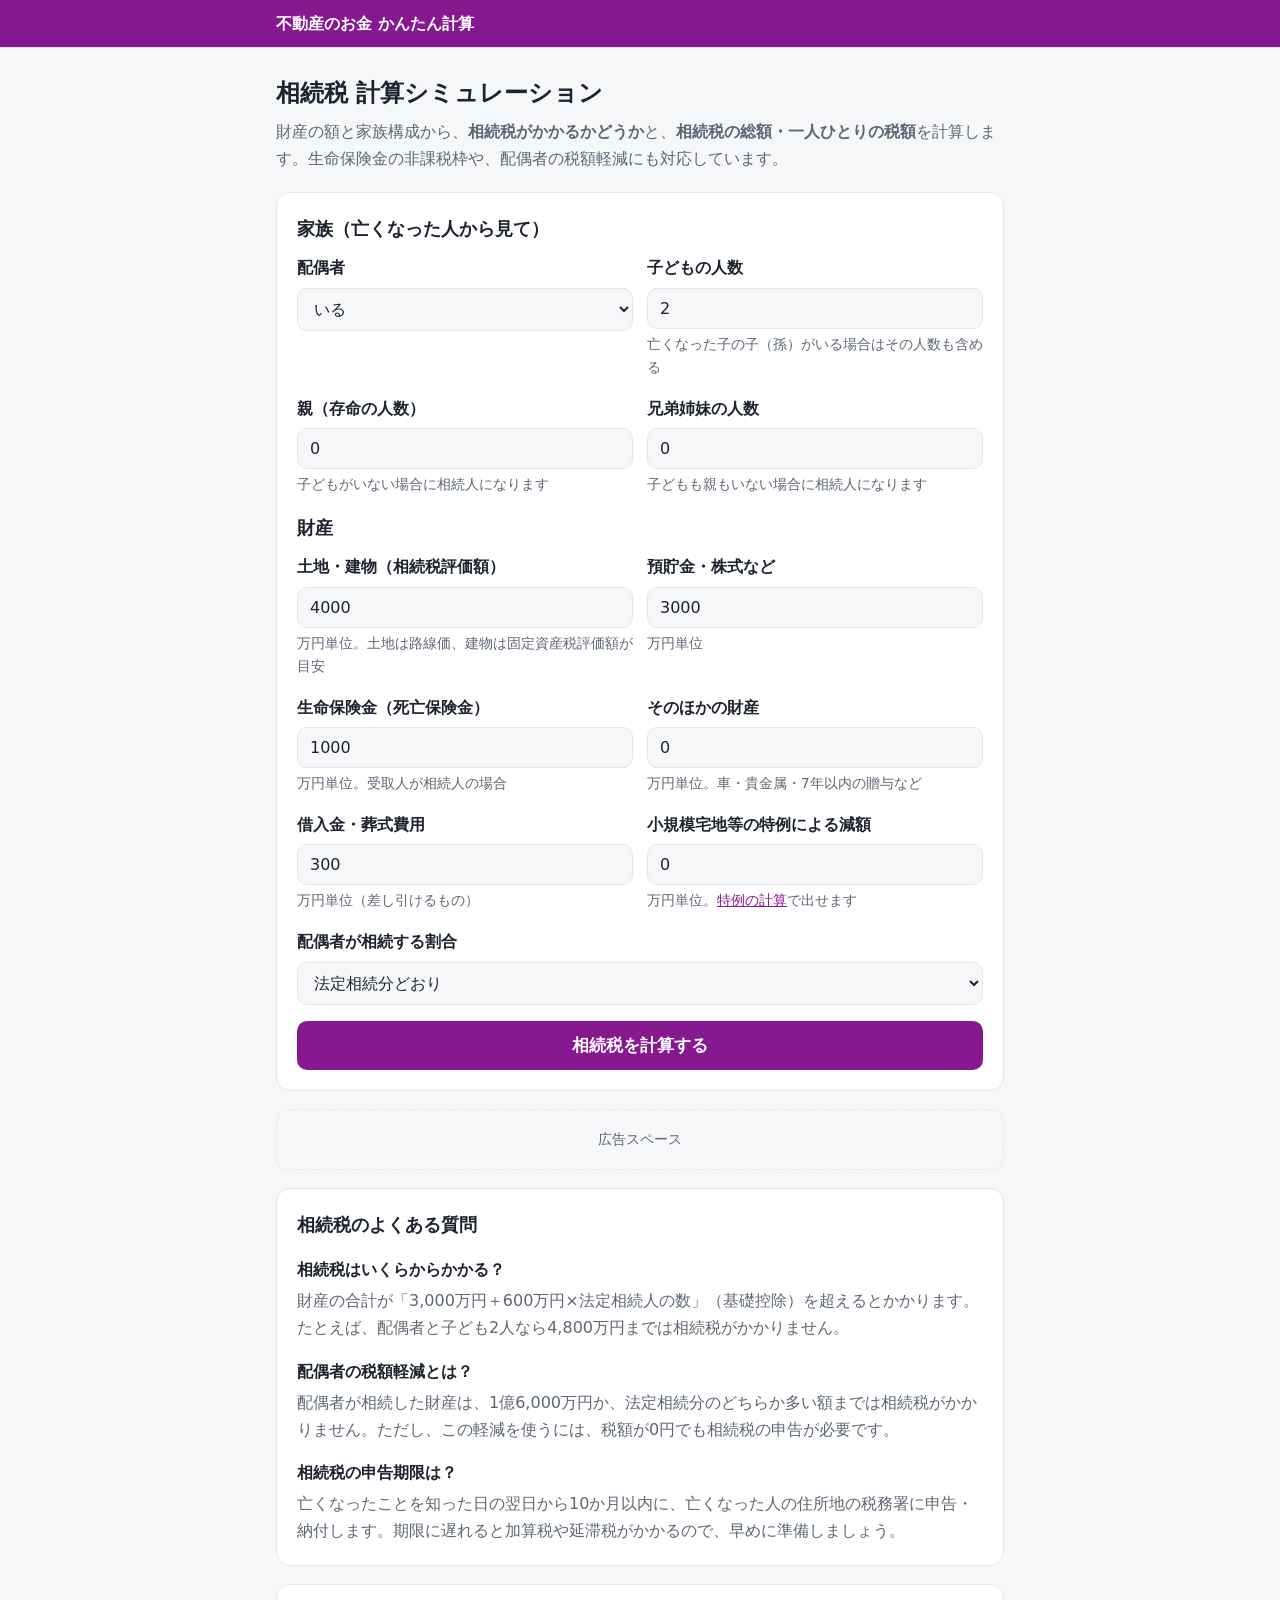
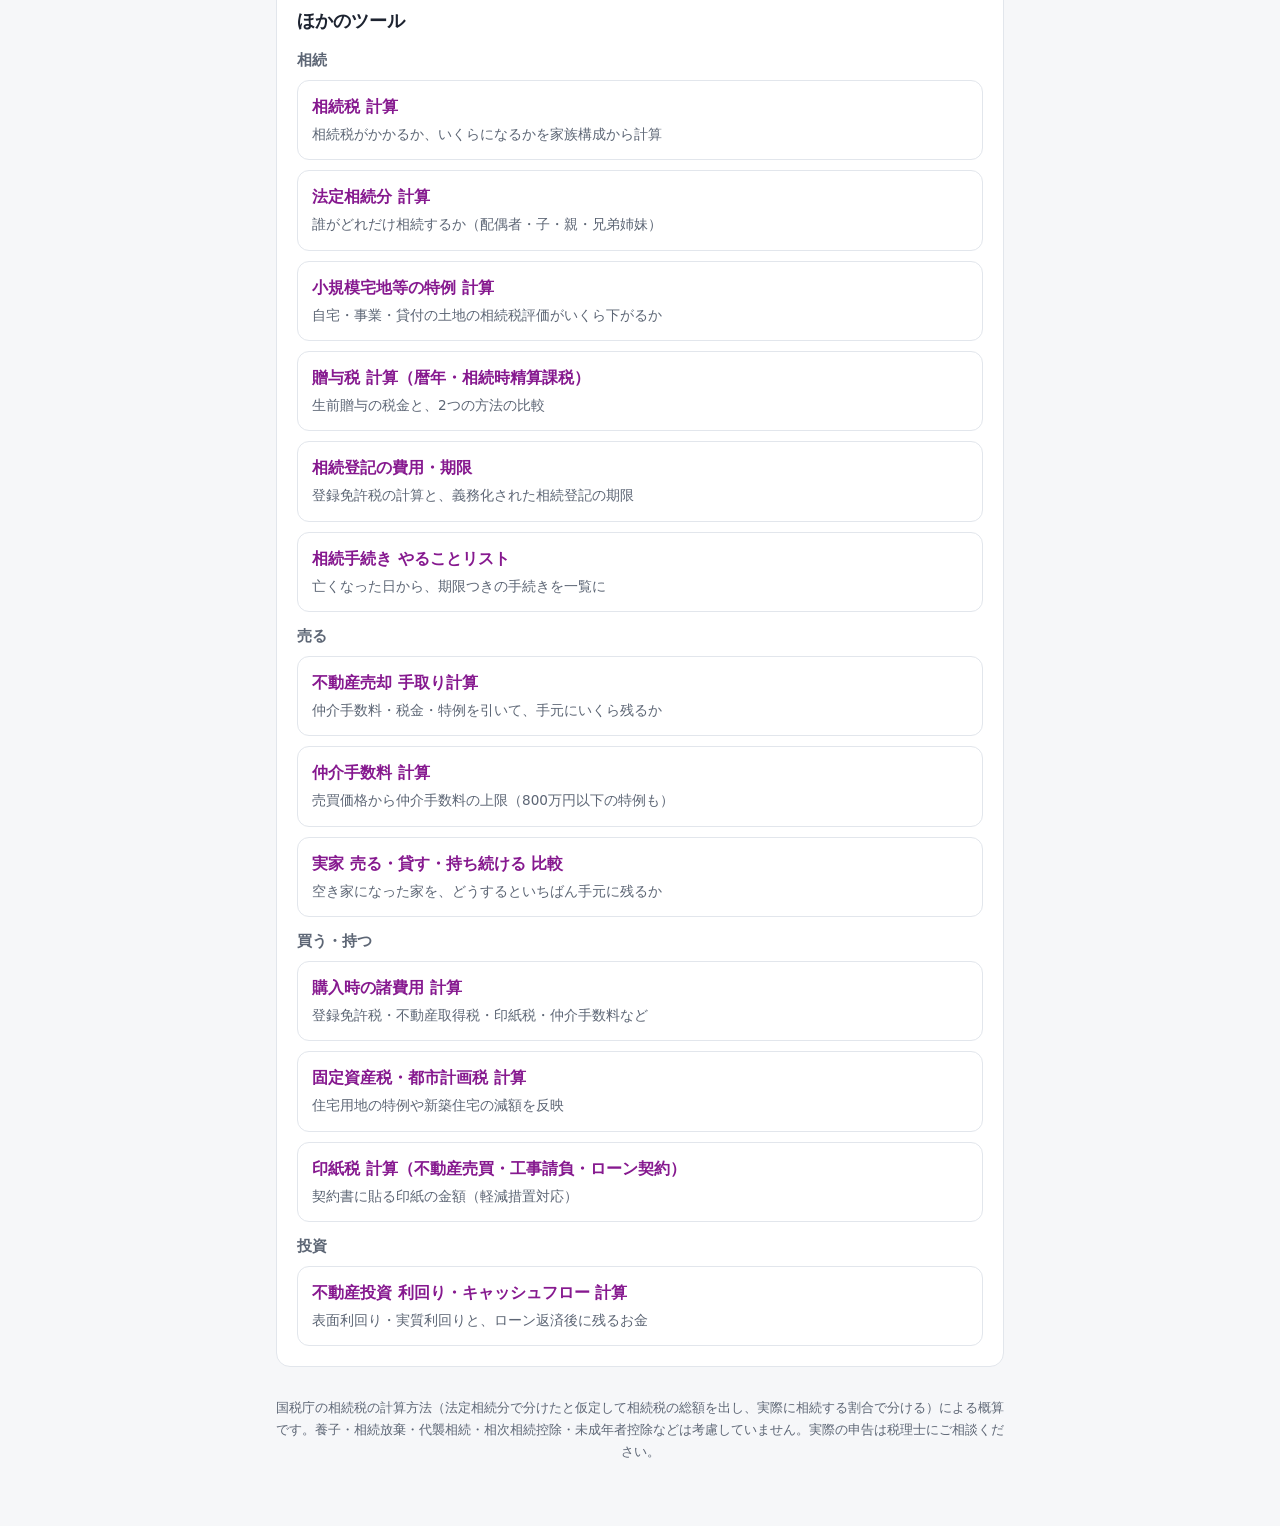
==== index.html @ c1d5d30f "不動産のお金 かんたん計算を公開（13ツール） Co-Authored-By: Claude Opus 5.5 <noreply@anthropic.com>" ====
<!doctype html>
<html lang="ja">
<head>
<meta charset="utf-8">
<meta name="viewport" content="width=device-width, initial-scale=1">
<title>相続税 計算シミュレーション｜かかる？いくら？家族構成と財産から自動計算（基礎控除・配偶者の軽減）</title>
<meta name="description" content="財産の額と家族構成を入れるだけで、相続税がかかるかどうか（基礎控除3,000万円＋600万円×法定相続人）と、相続税の総額・一人ひとりの税額を計算。生命保険金の非課税枠、配偶者の税額軽減、2割加算にも対応した無料シミュレーションです。">
<link rel="canonical" href="https://harryquad.github.io/fudosan/">
<link rel="stylesheet" href="assets/style.css">
</head>
<body>
<header class="site-header"><div><a href="/fudosan/">不動産のお金 かんたん計算</a></div></header>
<div class="wrap">
  <h1>相続税 計算シミュレーション</h1>
  <p class="lead">財産の額と家族構成から、<strong>相続税がかかるかどうか</strong>と、<strong>相続税の総額・一人ひとりの税額</strong>を計算します。生命保険金の非課税枠や、配偶者の税額軽減にも対応しています。</p>

  <div class="card">
    <h2>家族（亡くなった人から見て）</h2>
    <div class="row">
      <div class="field"><label for="spouse">配偶者</label><select id="spouse"><option value="1">いる</option><option value="0">いない</option></select></div>
      <div class="field"><label for="children">子どもの人数</label><input type="number" id="children" min="0" max="10" value="2"><div class="hint">亡くなった子の子（孫）がいる場合はその人数も含める</div></div>
    </div>
    <div class="row">
      <div class="field"><label for="parents">親（存命の人数）</label><input type="number" id="parents" min="0" max="2" value="0"><div class="hint">子どもがいない場合に相続人になります</div></div>
      <div class="field"><label for="siblings">兄弟姉妹の人数</label><input type="number" id="siblings" min="0" max="10" value="0"><div class="hint">子どもも親もいない場合に相続人になります</div></div>
    </div>
    <h2>財産</h2>
    <div class="row">
      <div class="field"><label for="land">土地・建物（相続税評価額）</label><input type="number" id="land" min="0" value="4000"><div class="hint">万円単位。土地は路線価、建物は固定資産税評価額が目安</div></div>
      <div class="field"><label for="cash">預貯金・株式など</label><input type="number" id="cash" min="0" value="3000"><div class="hint">万円単位</div></div>
    </div>
    <div class="row">
      <div class="field"><label for="ins">生命保険金（死亡保険金）</label><input type="number" id="ins" min="0" value="1000"><div class="hint">万円単位。受取人が相続人の場合</div></div>
      <div class="field"><label for="other">そのほかの財産</label><input type="number" id="other" min="0" value="0"><div class="hint">万円単位。車・貴金属・7年以内の贈与など</div></div>
    </div>
    <div class="row">
      <div class="field"><label for="debt">借入金・葬式費用</label><input type="number" id="debt" min="0" value="300"><div class="hint">万円単位（差し引けるもの）</div></div>
      <div class="field"><label for="shokibo">小規模宅地等の特例による減額</label><input type="number" id="shokibo" min="0" value="0"><div class="hint">万円単位。<a href="/fudosan/shokibo/">特例の計算</a>で出せます</div></div>
    </div>
    <div class="field"><label for="sRate">配偶者が相続する割合</label>
      <select id="sRate"><option value="legal">法定相続分どおり</option><option value="0">相続しない（0%）</option><option value="0.25">25%</option><option value="0.75">75%</option><option value="1">すべて（100%）</option></select></div>
    <button id="calc">相続税を計算する</button>
  </div>

  <div class="card" id="result" hidden></div>

  <div class="ad">広告スペース</div>

  <div class="card faq">
    <h2>相続税のよくある質問</h2>
    <h3>相続税はいくらからかかる？</h3>
    <p>財産の合計が「3,000万円＋600万円×法定相続人の数」（基礎控除）を超えるとかかります。たとえば、配偶者と子ども2人なら4,800万円までは相続税がかかりません。</p>
    <h3>配偶者の税額軽減とは？</h3>
    <p>配偶者が相続した財産は、1億6,000万円か、法定相続分のどちらか多い額までは相続税がかかりません。ただし、この軽減を使うには、税額が0円でも相続税の申告が必要です。</p>
    <h3>相続税の申告期限は？</h3>
    <p>亡くなったことを知った日の翌日から10か月以内に、亡くなった人の住所地の税務署に申告・納付します。期限に遅れると加算税や延滞税がかかるので、早めに準備しましょう。</p>
  </div>

  <div class="card" id="related"></div>

  <footer>国税庁の相続税の計算方法（法定相続分で分けたと仮定して相続税の総額を出し、実際に相続する割合で分ける）による概算です。養子・相続放棄・代襲相続・相次相続控除・未成年者控除などは考慮していません。実際の申告は税理士にご相談ください。</footer>
</div>

<script src="assets/site.js"></script>
<script>
const $ = id => document.getElementById(id);
function calc() {
  const out = $("result");
  out.hidden = false;
  const fam = { spouse: $("spouse").value === "1", children: Math.floor(num("children")), parents: Math.floor(num("parents")), siblings: Math.floor(num("siblings")) };
  const hs = heirs(fam);
  if (!hs.length) { out.innerHTML = '<p class="err">法定相続人がいない計算になります。家族構成を確認してください。</p>'; return; }
  const n = hs.length;
  const base = 30000000 + 6000000 * n;
  const ins = num("ins") * MAN, insFree = Math.min(ins, 5000000 * n);
  const total = Math.max(0, (num("land") - num("shokibo") + num("cash") + num("other") - num("debt")) * MAN + ins - insFree);
  const taxable = floor1000(total - base);
  // 法定相続分で分けたとして相続税の総額を出す
  const sum = hs.reduce((s, h) => s + sozokuTax(floor1000(taxable * h.share)), 0);
  const souzei = floor100(sum);
  // 実際の取得割合
  const sp = hs.find(h => h.who === "配偶者");
  const sRateSel = $("sRate").value;
  const sRate = sp ? (sRateSel === "legal" ? sp.share : Number(sRateSel)) : 0;
  const others = hs.filter(h => h !== sp), otherShare = others.reduce((s, h) => s + h.share, 0);
  const rows = hs.map(h => {
    const ratio = h === sp ? sRate : otherShare ? (1 - sRate) * h.share / otherShare : 0;
    let tax = souzei * ratio;
    if (h.add20) tax *= 1.2;
    let reduce = 0;
    if (h === sp && total > 0) reduce = souzei * Math.min(total * ratio, Math.max(160000000, total * h.share)) / total;
    return { ...h, ratio, get: total * ratio, tax: floor100(Math.max(0, tax - reduce)), reduce };
  });
  const pay = rows.reduce((s, r) => s + r.tax, 0);

  out.innerHTML = `
    <div class="big">
      <div class="stat ${pay ? "warn" : "good"}"><div class="k">納める相続税の合計</div><div class="v">${pay ? man(pay) : "0円"}</div></div>
      <div class="stat"><div class="k">基礎控除（${n}人）</div><div class="v">${man(base)}</div></div>
      <div class="stat"><div class="k">課税の対象になる財産</div><div class="v">${man(total)}</div></div>
    </div>
    ${taxable <= 0 ? `<p class="note">財産の合計が基礎控除以下なので、<strong>相続税はかかりません</strong>。${num("shokibo") ? "ただし、小規模宅地等の特例を使ってこの結果になる場合は、相続税の申告が必要です。" : "原則として申告も不要です。"}</p>` : ""}
    <table class="info">
      <tr><td>生命保険金の非課税枠（500万円×${n}人）</td><td class="num">${man(insFree)}</td></tr>
      <tr><td>基礎控除を引いた後の金額（課税遺産総額）</td><td class="num">${man(Math.max(0, taxable))}</td></tr>
      <tr><td>相続税の総額</td><td class="num">${man(souzei)}</td></tr>
    </table>
    ${taxable > 0 ? `<h2 style="margin-top:14px">一人ひとりの税額</h2>
    <div style="overflow-x:auto"><table class="info"><tr><th>相続人</th><th class="num">法定相続分</th><th class="num">相続する額</th><th class="num">納める税額</th></tr>
      ${rows.map(r => `<tr><td>${r.who}${r.add20 ? "（2割加算）" : ""}${r.reduce ? "<br><small style=\"color:var(--muted)\">配偶者の税額軽減あり</small>" : ""}</td><td class="num">${frac(r.share)}</td><td class="num">${man(r.get)}</td><td class="num">${r.tax ? man(r.tax) : "0円"}</td></tr>`).join("")}
    </table></div>` : ""}
    <p class="note">相続税の申告期限は、亡くなった日の翌日から<strong>10か月以内</strong>です。不動産が多い場合は、評価のしかた（路線価・小規模宅地等の特例）で税額が大きく変わるので、相続に強い税理士に相談するのがおすすめです。</p>
    <p class="note">相続した不動産を売ることを考えているなら → <a href="/fudosan/baikyaku/">不動産売却 手取り計算</a></p>`;
  out.scrollIntoView({ behavior: "smooth", block: "start" });
}
$("calc").addEventListener("click", calc);
</script>
</body>
</html>
---- assets/style.css ----
:root{
  --bg:#f6f7f9;--card:#fff;--text:#1d2330;--muted:#5d6675;--line:#e2e6ec;
  --accent:#86198f;--accent-soft:#fbeefc;--on-accent:#fff;--good:#16a34a;--good-soft:#dcfce7;
  --warn:#ea580c;--warn-soft:#ffedd5;--off:#9aa3b2;--err:#dc2626;
}
@media (prefers-color-scheme: dark){
  :root{
    --bg:#0f1218;--card:#181c24;--text:#e7eaf0;--muted:#9aa3b2;--line:#2a303c;
    --accent:#f0abfc;--accent-soft:#2f1631;--on-accent:#2a062d;--good:#4ade80;--good-soft:#12301f;
    --warn:#fb923c;--warn-soft:#3a2413;--off:#5d6675;--err:#f87171;
  }
}
*{box-sizing:border-box}
body{margin:0;background:var(--bg);color:var(--text);font-family:system-ui,-apple-system,"Hiragino Sans","Yu Gothic UI",sans-serif;line-height:1.7}
a{color:var(--accent)}
.site-header{background:var(--accent);border-bottom:1px solid var(--line)}
.site-header div{max-width:760px;margin:0 auto;padding:10px 16px}
.site-header a{font-weight:700;text-decoration:none;color:var(--on-accent)}
.wrap{max-width:760px;margin:0 auto;padding:24px 16px 64px}
h1{font-size:1.5rem;margin:.2em 0 .3em;line-height:1.4}
h2{font-size:1.15rem;margin:0 0 10px}
.lead{color:var(--muted);margin:0 0 20px}
.card{background:var(--card);border:1px solid var(--line);border-radius:14px;padding:20px;margin-bottom:18px}
label{display:block;font-weight:600;margin-bottom:6px}
.field{margin-bottom:16px}
input[type=date],input[type=number],input[type=text],select,textarea{width:100%;padding:10px 12px;font-size:1rem;border:1px solid var(--line);border-radius:10px;background:var(--bg);color:var(--text);font-family:inherit}
.row{display:grid;grid-template-columns:1fr 1fr;gap:14px}
@media (max-width:520px){.row{grid-template-columns:1fr}}
.checks{display:flex;flex-wrap:wrap;gap:8px 18px}
.checks label{font-weight:400;display:flex;align-items:center;gap:6px;margin:0}
.hint{font-size:.85rem;color:var(--muted);margin-top:4px}
button{width:100%;padding:13px;font-size:1.05rem;font-weight:700;border:0;border-radius:10px;background:var(--accent);color:var(--on-accent);cursor:pointer;font-family:inherit}
button:hover{filter:brightness(1.08)}
button.sub{background:var(--accent-soft);color:var(--accent)}
.big{display:grid;grid-template-columns:repeat(3,1fr);gap:10px;margin-bottom:14px}
@media (max-width:520px){.big{grid-template-columns:1fr}}
.stat{border-radius:12px;padding:14px;background:var(--bg)}
.stat .k{font-size:.8rem;color:var(--muted)}
.stat .v{font-size:1.25rem;font-weight:700}
.stat.warn .v{color:var(--warn)} .stat.good .v{color:var(--good)}
.err{color:var(--err);font-weight:600}
table.info{width:100%;border-collapse:collapse;font-size:.95rem}
table.info td,table.info th{padding:8px 4px;border-bottom:1px solid var(--line);vertical-align:top;text-align:left}
table.info th{color:var(--muted);font-weight:500;font-size:.85rem}
table.info td:first-child{color:var(--muted)}
table.info td.num,table.info th.num{text-align:right;font-variant-numeric:tabular-nums}
.note{font-size:.85rem;color:var(--muted);background:var(--bg);border-radius:10px;padding:10px 12px;margin-top:12px}
.ad{border:1px dashed var(--line);border-radius:12px;padding:18px;text-align:center;color:var(--muted);font-size:.85rem;margin-bottom:18px}
.faq h3{font-size:1rem;margin:16px 0 4px}
.faq p{margin:0;color:var(--muted)}
.tools{list-style:none;margin:0;padding:0;display:grid;gap:10px}
.tools a{display:block;padding:12px 14px;border:1px solid var(--line);border-radius:12px;text-decoration:none;color:var(--text);background:var(--card)}
.tools a:hover{border-color:var(--accent)}
.tools b{display:block;color:var(--accent)}
.tools span{font-size:.85rem;color:var(--muted)}
footer{font-size:.8rem;color:var(--muted);text-align:center;margin-top:30px}
.verdict{font-size:1.2rem;font-weight:700;margin:0 0 10px}
.verdict.ok{color:var(--good)} .verdict.ng{color:var(--warn)}
.q{padding:12px 0;border-bottom:1px solid var(--line)}
.q .t{font-weight:600;margin-bottom:6px}
.it{display:grid;grid-template-columns:1.3fr 1fr 1fr 1fr 36px;gap:8px;align-items:end;padding:8px 0;border-bottom:1px solid var(--line)}
.it label{font-size:.78rem;font-weight:500;color:var(--muted);margin-bottom:2px}
.it input,.it select{padding:8px}
.it .rm{width:auto;padding:6px 10px;font-size:.8rem;font-weight:500;background:var(--bg);color:var(--muted);border:1px solid var(--line)}
@media (max-width:560px){.it{grid-template-columns:1fr 1fr}.it .nm{grid-column:1/3}}
.btns{display:grid;grid-template-columns:1fr 1fr;gap:10px;margin-top:12px}
tr.best td{background:var(--good-soft);font-weight:700}
.chart svg{width:100%;height:auto;display:block}
.chart .axis{stroke:var(--line)}.chart .lbl{fill:var(--muted);font-size:11px}
.chart .a1{fill:var(--accent);opacity:.35}.chart .a2{fill:var(--good);opacity:.55}
.legend{display:flex;gap:16px;font-size:.8rem;color:var(--muted);margin-top:6px;flex-wrap:wrap}
.legend span::before{content:"";display:inline-block;width:12px;height:12px;border-radius:3px;margin-right:5px;vertical-align:-1px}
.legend .l1::before{background:var(--accent);opacity:.35}.legend .l2::before{background:var(--good);opacity:.55}
.help{border:1px solid var(--line);border-left:4px solid var(--accent);border-radius:10px;padding:12px 14px;margin-top:14px;font-size:.92rem}
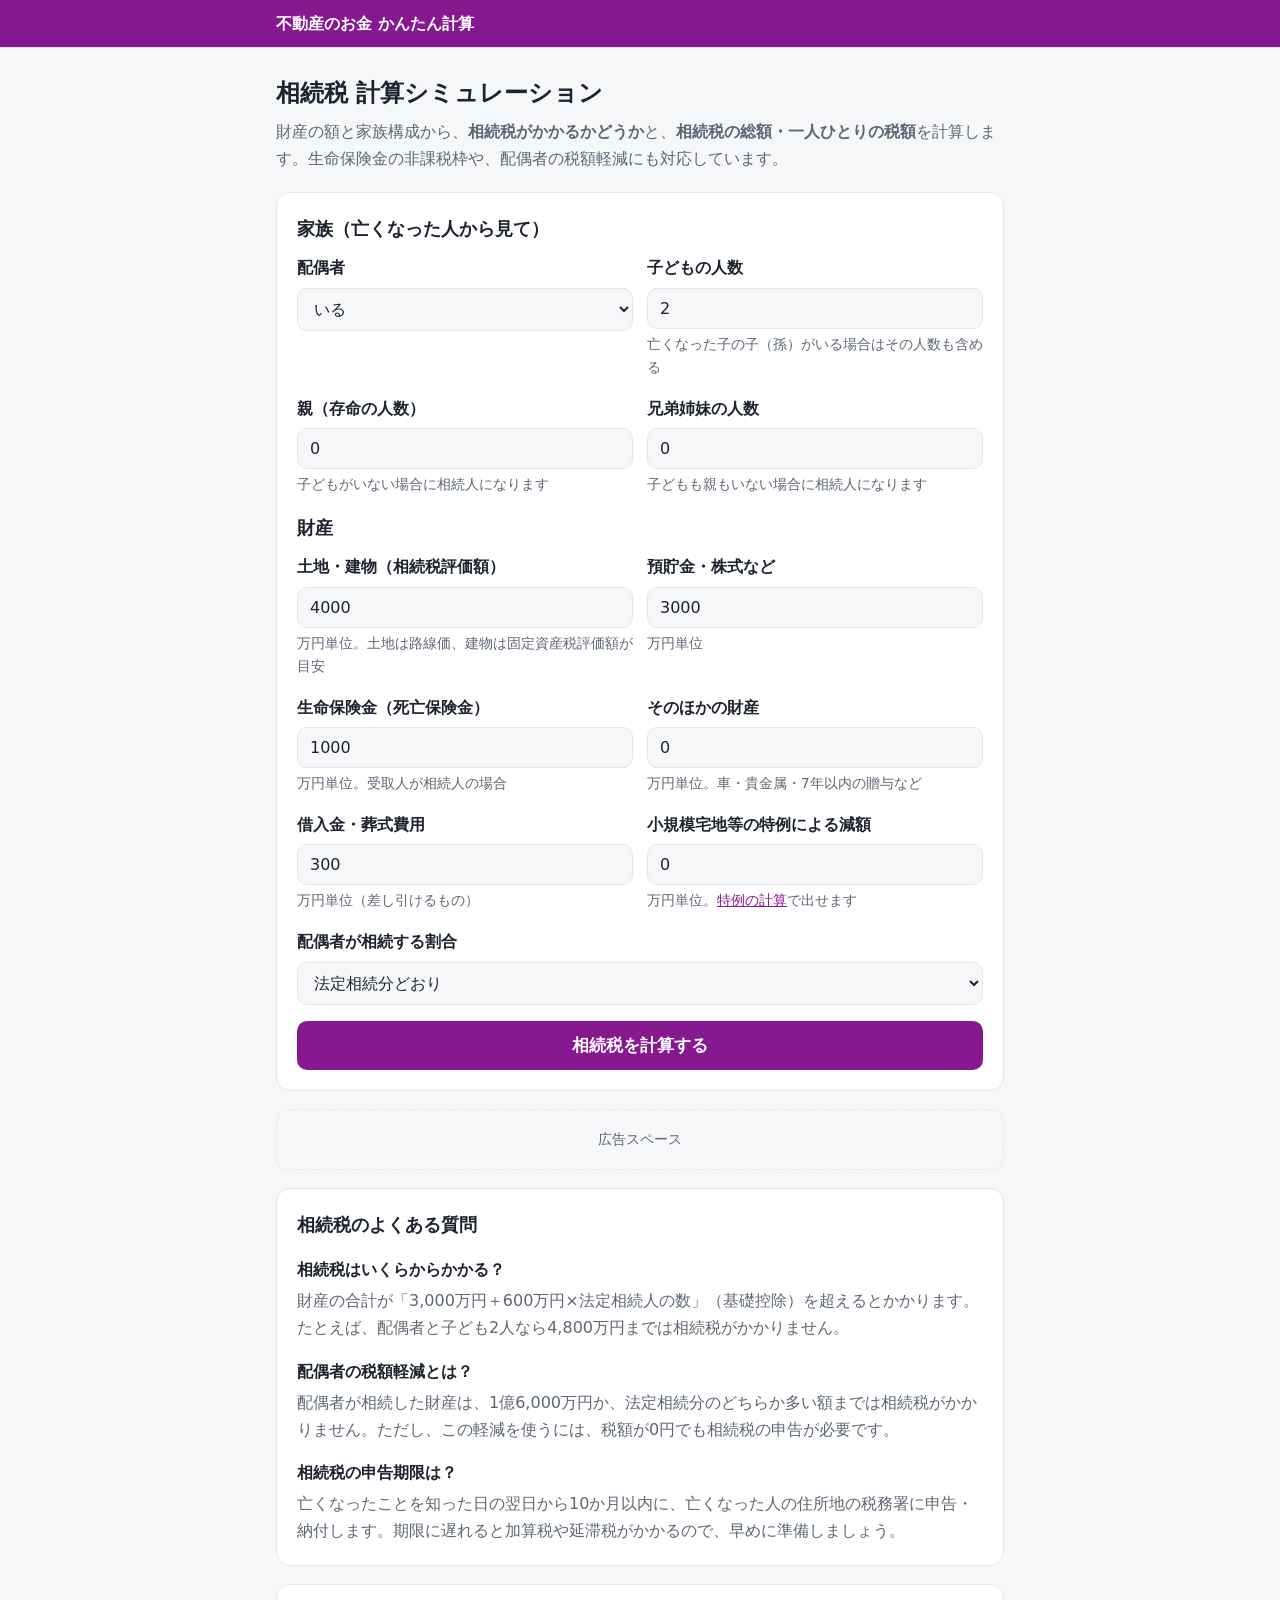
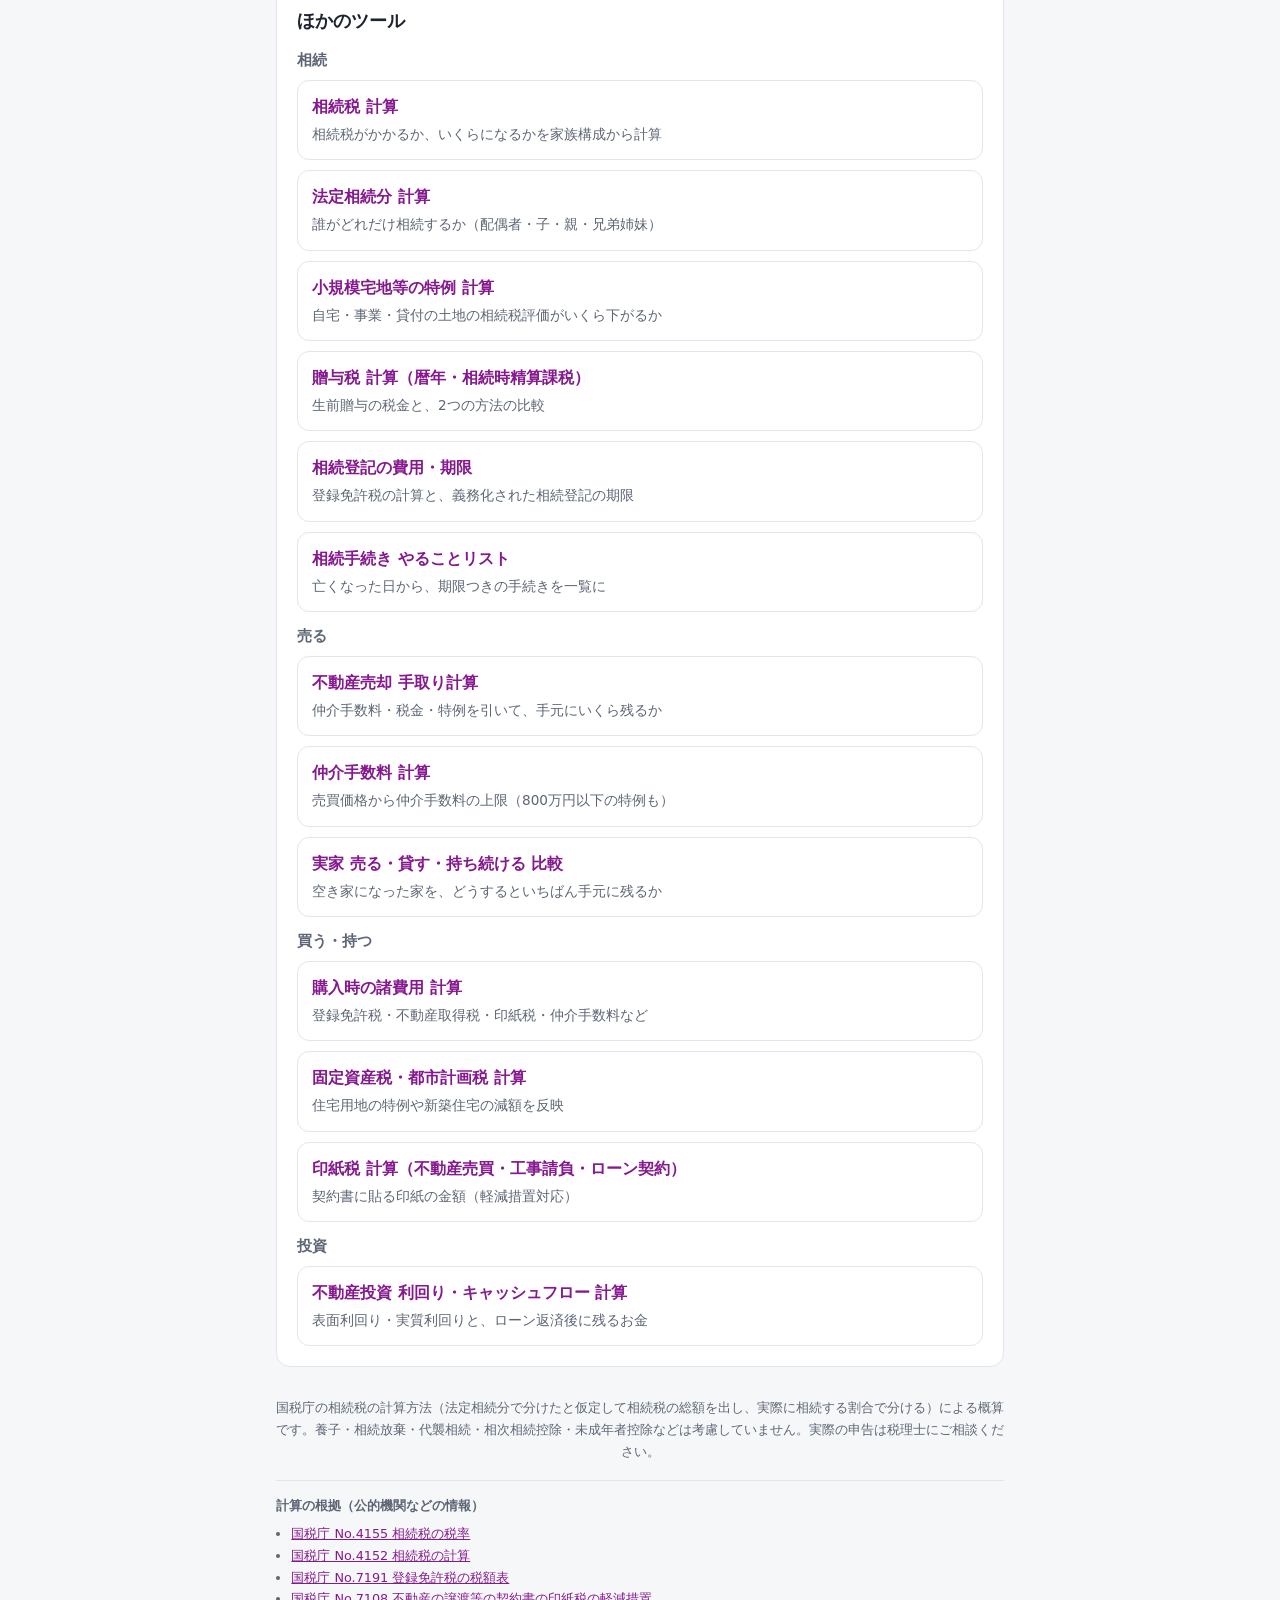
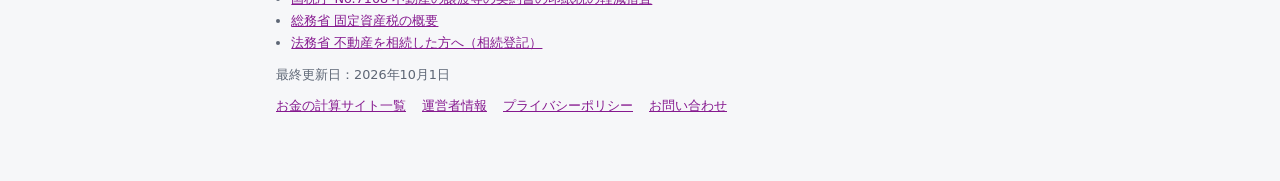
==== commit de6a4fbd: "運営者情報・プライバシーポリシー・お問い合わせ・サイト一覧へのリンク、計算の根拠、最終更新日、OGP、アイコンを追加 Co-Authored-By: Claude Opus 5.5 <noreply@" ====
--- a/index.html
+++ b/index.html
@@ -6,6 +6,17 @@
 <title>相続税 計算シミュレーション｜かかる？いくら？家族構成と財産から自動計算（基礎控除・配偶者の軽減）</title>
 <meta name="description" content="財産の額と家族構成を入れるだけで、相続税がかかるかどうか（基礎控除3,000万円＋600万円×法定相続人）と、相続税の総額・一人ひとりの税額を計算。生命保険金の非課税枠、配偶者の税額軽減、2割加算にも対応した無料シミュレーションです。">
 <link rel="canonical" href="https://harryquad.github.io/fudosan/">
+<!--sw-head-->
+<meta property="og:type" content="website">
+<meta property="og:site_name" content="不動産のお金 かんたん計算">
+<meta property="og:title" content="相続税 計算シミュレーション｜かかる？いくら？家族構成と財産から自動計算（基礎控除・配偶者の軽減）">
+<meta property="og:description" content="財産の額と家族構成を入れるだけで、相続税がかかるかどうか（基礎控除3,000万円＋600万円×法定相続人）と、相続税の総額・一人ひとりの税額を計算。生命保険金の非課税枠、配偶者の税額軽減、2割加算にも対応した無料シミュレーションです。">
+<meta property="og:url" content="https://harryquad.github.io/fudosan/">
+<meta property="og:locale" content="ja_JP">
+<meta name="twitter:card" content="summary">
+<link rel="icon" href="/favicon.ico" sizes="48x48">
+<link rel="icon" href="/favicon.svg" type="image/svg+xml">
+<!--/sw-head-->
 <link rel="stylesheet" href="assets/style.css">
 </head>
 <body>
@@ -59,6 +70,9 @@
   <div class="card" id="related"></div>
 
   <footer>国税庁の相続税の計算方法（法定相続分で分けたと仮定して相続税の総額を出し、実際に相続する割合で分ける）による概算です。養子・相続放棄・代襲相続・相次相続控除・未成年者控除などは考慮していません。実際の申告は税理士にご相談ください。</footer>
+<!--sw-foot-->
+<div style="font-size:.8rem;color:var(--muted);margin-top:18px;border-top:1px solid var(--line);padding-top:14px"><p style="margin:0 0 6px;font-weight:600">計算の根拠（公的機関などの情報）</p><ul style="margin:0 0 10px;padding-left:1.2em"><li><a href="https://www.nta.go.jp/taxes/shiraberu/taxanswer/sozoku/4155.htm" target="_blank" rel="noopener">国税庁 No.4155 相続税の税率</a></li><li><a href="https://www.nta.go.jp/taxes/shiraberu/taxanswer/sozoku/4152.htm" target="_blank" rel="noopener">国税庁 No.4152 相続税の計算</a></li><li><a href="https://www.nta.go.jp/taxes/shiraberu/taxanswer/inshi/7191.htm" target="_blank" rel="noopener">国税庁 No.7191 登録免許税の税額表</a></li><li><a href="https://www.nta.go.jp/taxes/shiraberu/taxanswer/inshi/7108.htm" target="_blank" rel="noopener">国税庁 No.7108 不動産の譲渡等の契約書の印紙税の軽減措置</a></li><li><a href="https://www.soumu.go.jp/main_sosiki/jichi_zeisei/czaisei/czaisei_seido/149767_08.html" target="_blank" rel="noopener">総務省 固定資産税の概要</a></li><li><a href="https://www.moj.go.jp/MINJI/minji05_00435.html" target="_blank" rel="noopener">法務省 不動産を相続した方へ（相続登記）</a></li></ul><p style="margin:0 0 10px">最終更新日：2026年10月1日</p><nav style="display:flex;flex-wrap:wrap;gap:6px 16px"><a href="/sites/">お金の計算サイト一覧</a><a href="/about/">運営者情報</a><a href="/privacy/">プライバシーポリシー</a><a href="/contact/">お問い合わせ</a></nav></div>
+<!--/sw-foot-->
 </div>
 
 <script src="assets/site.js"></script>
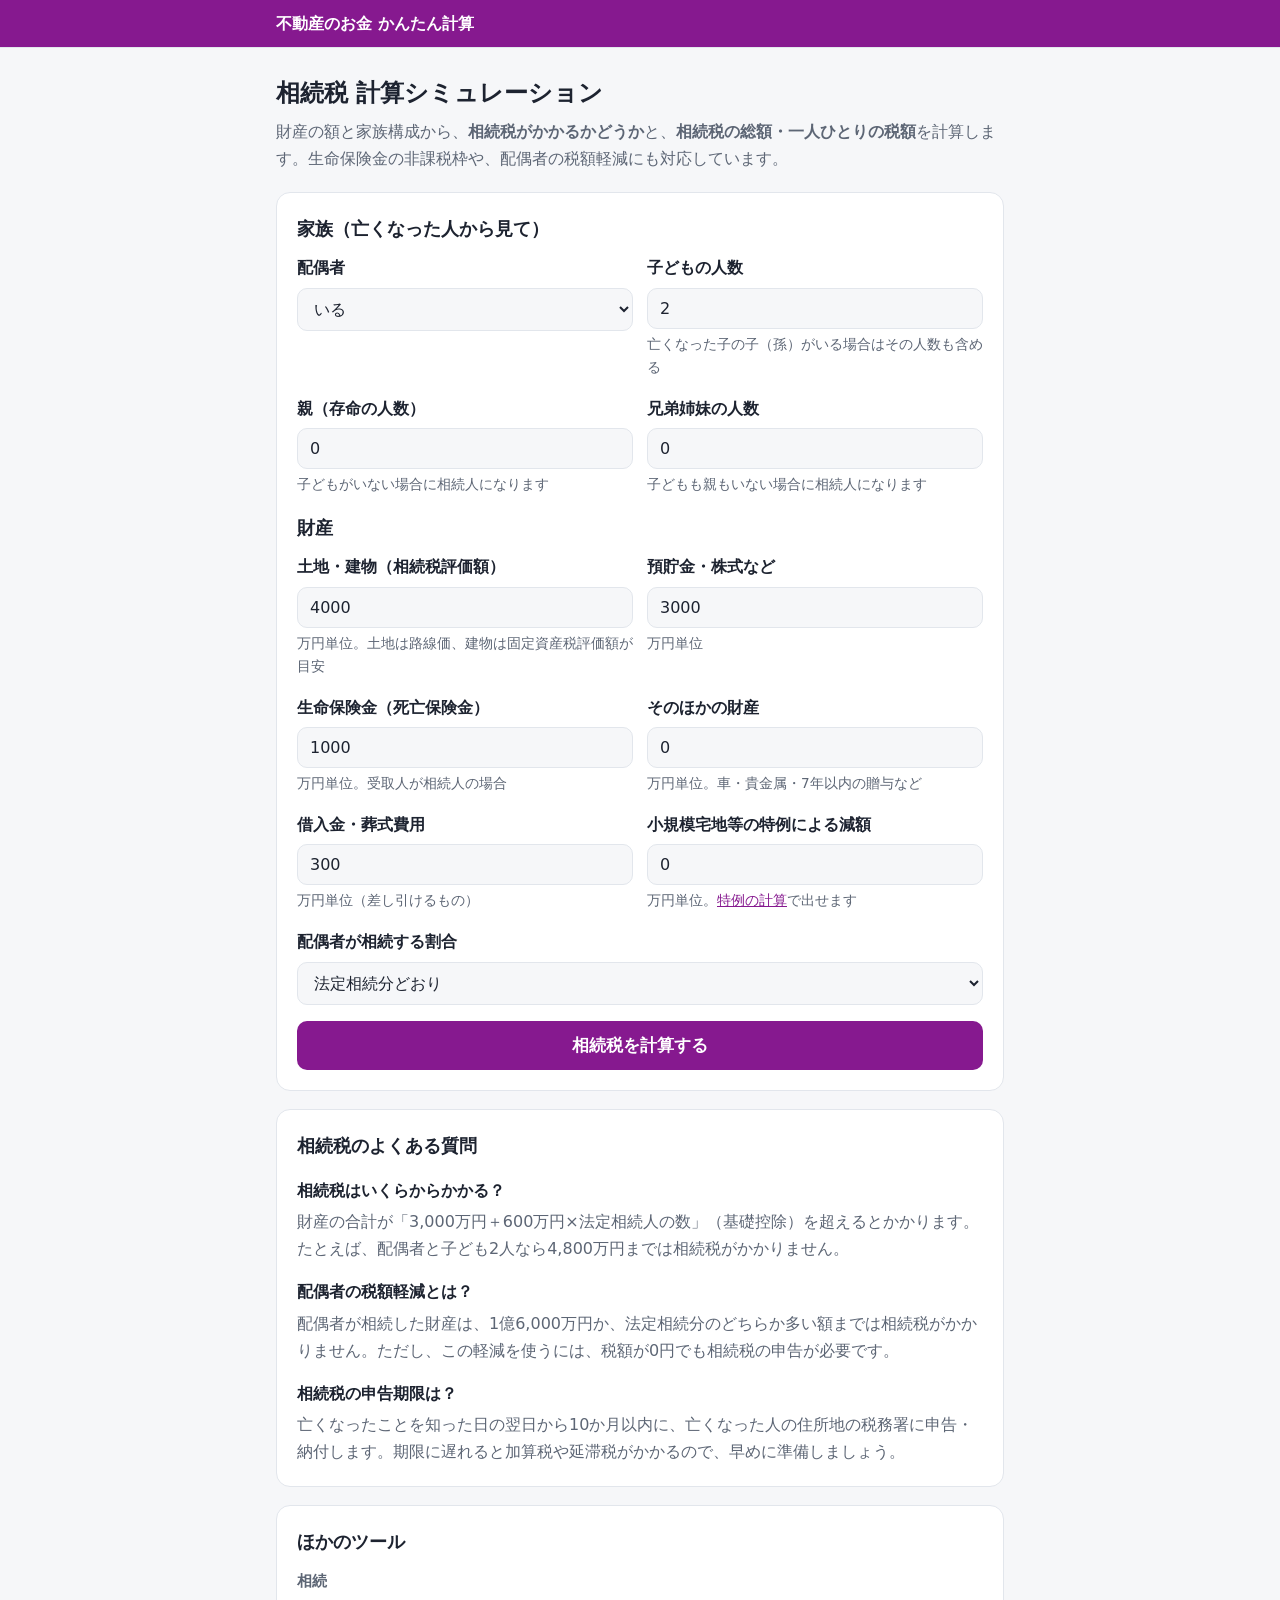
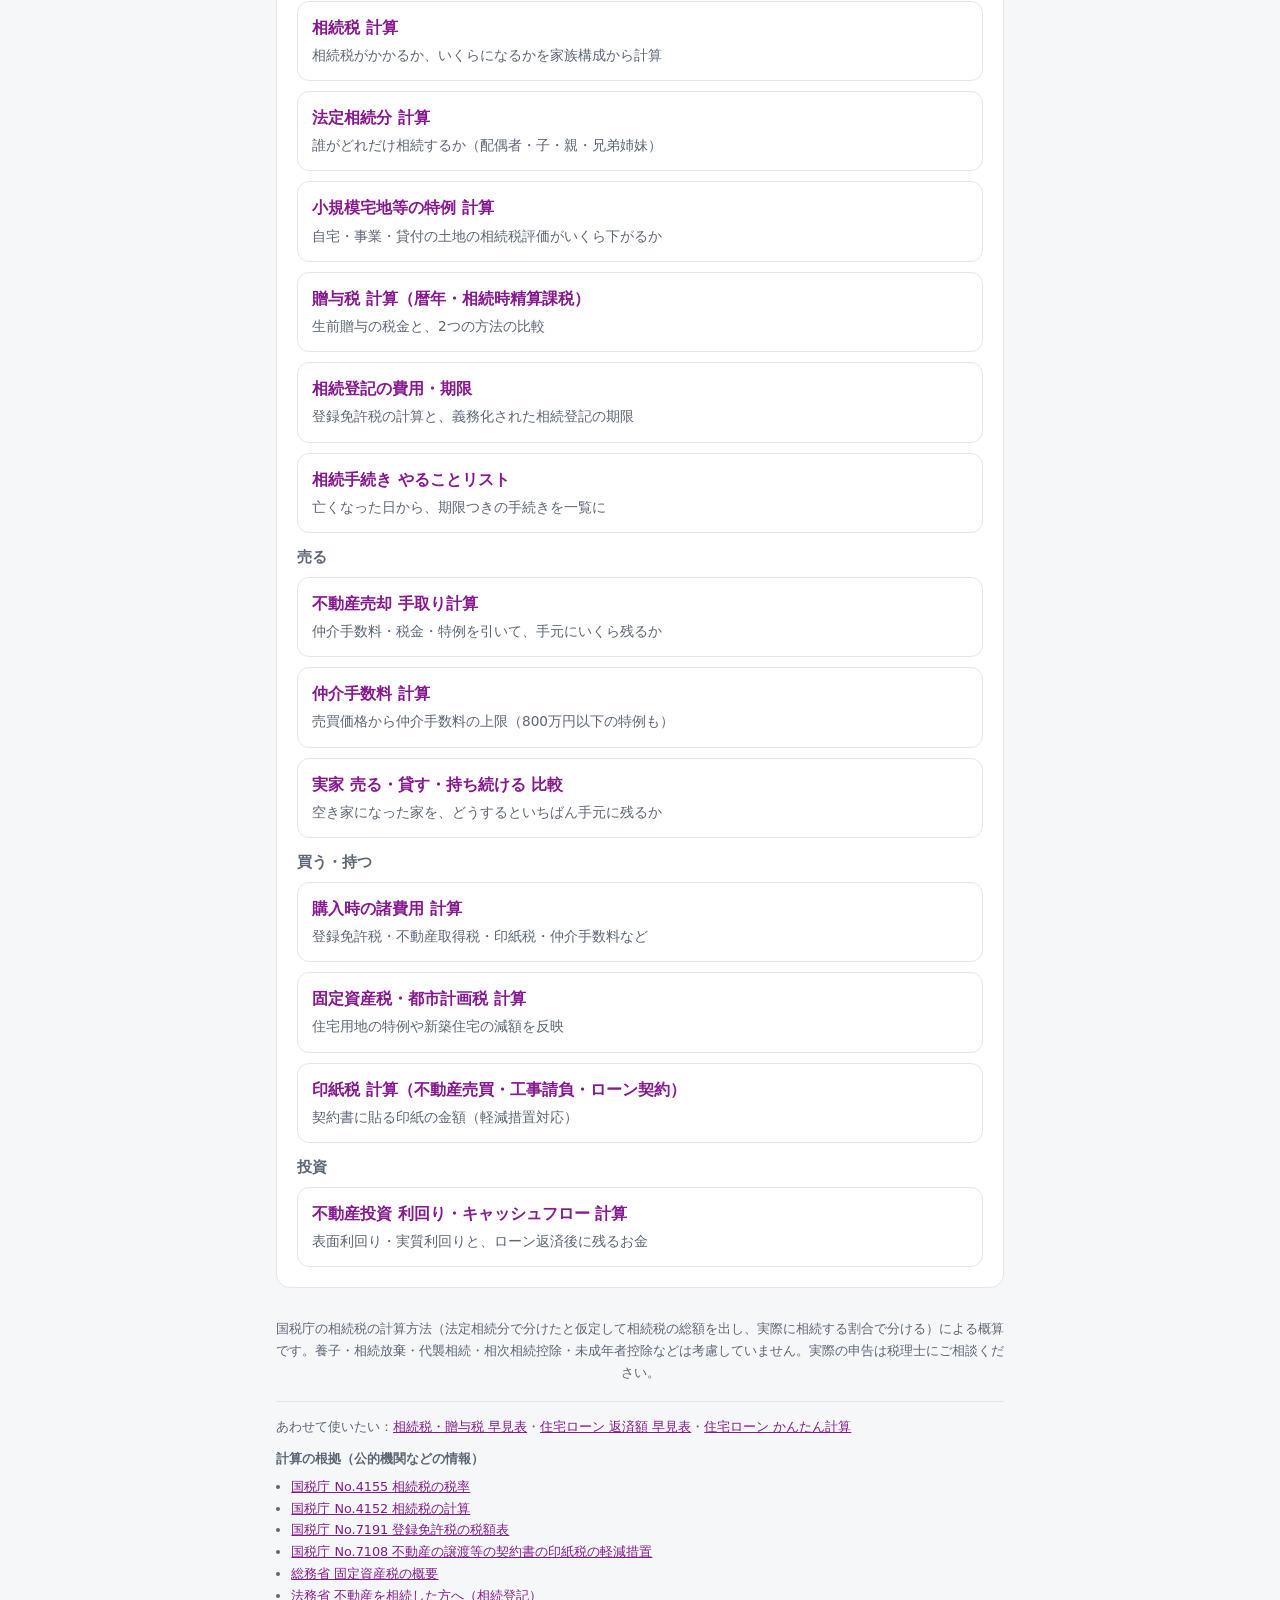
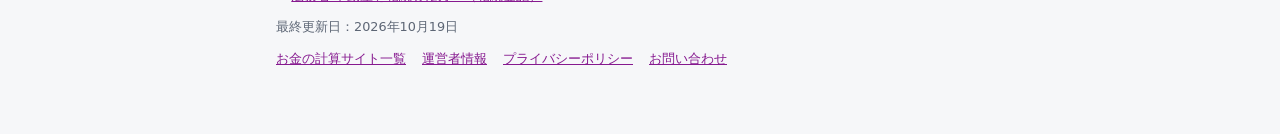
==== commit 4643da19: "空の広告枠を非表示にし、関連サイトへのリンクを追加 Co-Authored-By: Claude Opus 5.5 <noreply@anthropic.com>" ====
--- a/index.html
+++ b/index.html
@@ -71,7 +71,7 @@
 
   <footer>国税庁の相続税の計算方法（法定相続分で分けたと仮定して相続税の総額を出し、実際に相続する割合で分ける）による概算です。養子・相続放棄・代襲相続・相次相続控除・未成年者控除などは考慮していません。実際の申告は税理士にご相談ください。</footer>
 <!--sw-foot-->
-<div style="font-size:.8rem;color:var(--muted);margin-top:18px;border-top:1px solid var(--line);padding-top:14px"><p style="margin:0 0 6px;font-weight:600">計算の根拠（公的機関などの情報）</p><ul style="margin:0 0 10px;padding-left:1.2em"><li><a href="https://www.nta.go.jp/taxes/shiraberu/taxanswer/sozoku/4155.htm" target="_blank" rel="noopener">国税庁 No.4155 相続税の税率</a></li><li><a href="https://www.nta.go.jp/taxes/shiraberu/taxanswer/sozoku/4152.htm" target="_blank" rel="noopener">国税庁 No.4152 相続税の計算</a></li><li><a href="https://www.nta.go.jp/taxes/shiraberu/taxanswer/inshi/7191.htm" target="_blank" rel="noopener">国税庁 No.7191 登録免許税の税額表</a></li><li><a href="https://www.nta.go.jp/taxes/shiraberu/taxanswer/inshi/7108.htm" target="_blank" rel="noopener">国税庁 No.7108 不動産の譲渡等の契約書の印紙税の軽減措置</a></li><li><a href="https://www.soumu.go.jp/main_sosiki/jichi_zeisei/czaisei/czaisei_seido/149767_08.html" target="_blank" rel="noopener">総務省 固定資産税の概要</a></li><li><a href="https://www.moj.go.jp/MINJI/minji05_00435.html" target="_blank" rel="noopener">法務省 不動産を相続した方へ（相続登記）</a></li></ul><p style="margin:0 0 10px">最終更新日：2026年10月1日</p><nav style="display:flex;flex-wrap:wrap;gap:6px 16px"><a href="/sites/">お金の計算サイト一覧</a><a href="/about/">運営者情報</a><a href="/privacy/">プライバシーポリシー</a><a href="/contact/">お問い合わせ</a></nav></div>
+<div style="font-size:.8rem;color:var(--muted);margin-top:18px;border-top:1px solid var(--line);padding-top:14px"><p style="margin:0 0 10px">あわせて使いたい：<a href="/souzoku/">相続税・贈与税 早見表</a>・<a href="/hensai/">住宅ローン 返済額 早見表</a>・<a href="/jutaku/">住宅ローン かんたん計算</a></p><p style="margin:0 0 6px;font-weight:600">計算の根拠（公的機関などの情報）</p><ul style="margin:0 0 10px;padding-left:1.2em"><li><a href="https://www.nta.go.jp/taxes/shiraberu/taxanswer/sozoku/4155.htm" target="_blank" rel="noopener">国税庁 No.4155 相続税の税率</a></li><li><a href="https://www.nta.go.jp/taxes/shiraberu/taxanswer/sozoku/4152.htm" target="_blank" rel="noopener">国税庁 No.4152 相続税の計算</a></li><li><a href="https://www.nta.go.jp/taxes/shiraberu/taxanswer/inshi/7191.htm" target="_blank" rel="noopener">国税庁 No.7191 登録免許税の税額表</a></li><li><a href="https://www.nta.go.jp/taxes/shiraberu/taxanswer/inshi/7108.htm" target="_blank" rel="noopener">国税庁 No.7108 不動産の譲渡等の契約書の印紙税の軽減措置</a></li><li><a href="https://www.soumu.go.jp/main_sosiki/jichi_zeisei/czaisei/czaisei_seido/149767_08.html" target="_blank" rel="noopener">総務省 固定資産税の概要</a></li><li><a href="https://www.moj.go.jp/MINJI/minji05_00435.html" target="_blank" rel="noopener">法務省 不動産を相続した方へ（相続登記）</a></li></ul><p style="margin:0 0 10px">最終更新日：2026年10月19日</p><nav style="display:flex;flex-wrap:wrap;gap:6px 16px"><a href="/sites/">お金の計算サイト一覧</a><a href="/about/">運営者情報</a><a href="/privacy/">プライバシーポリシー</a><a href="/contact/">お問い合わせ</a></nav></div>
 <!--/sw-foot-->
 </div>
 
--- a/assets/style.css
+++ b/assets/style.css
@@ -45,7 +45,8 @@
 table.info td:first-child{color:var(--muted)}
 table.info td.num,table.info th.num{text-align:right;font-variant-numeric:tabular-nums}
 .note{font-size:.85rem;color:var(--muted);background:var(--bg);border-radius:10px;padding:10px 12px;margin-top:12px}
-.ad{border:1px dashed var(--line);border-radius:12px;padding:18px;text-align:center;color:var(--muted);font-size:.85rem;margin-bottom:18px}
+.ad{display:none}
+.ad.on{display:block;border:1px solid var(--line);border-radius:12px;padding:14px;margin-bottom:18px;background:var(--card)}
 .faq h3{font-size:1rem;margin:16px 0 4px}
 .faq p{margin:0;color:var(--muted)}
 .tools{list-style:none;margin:0;padding:0;display:grid;gap:10px}
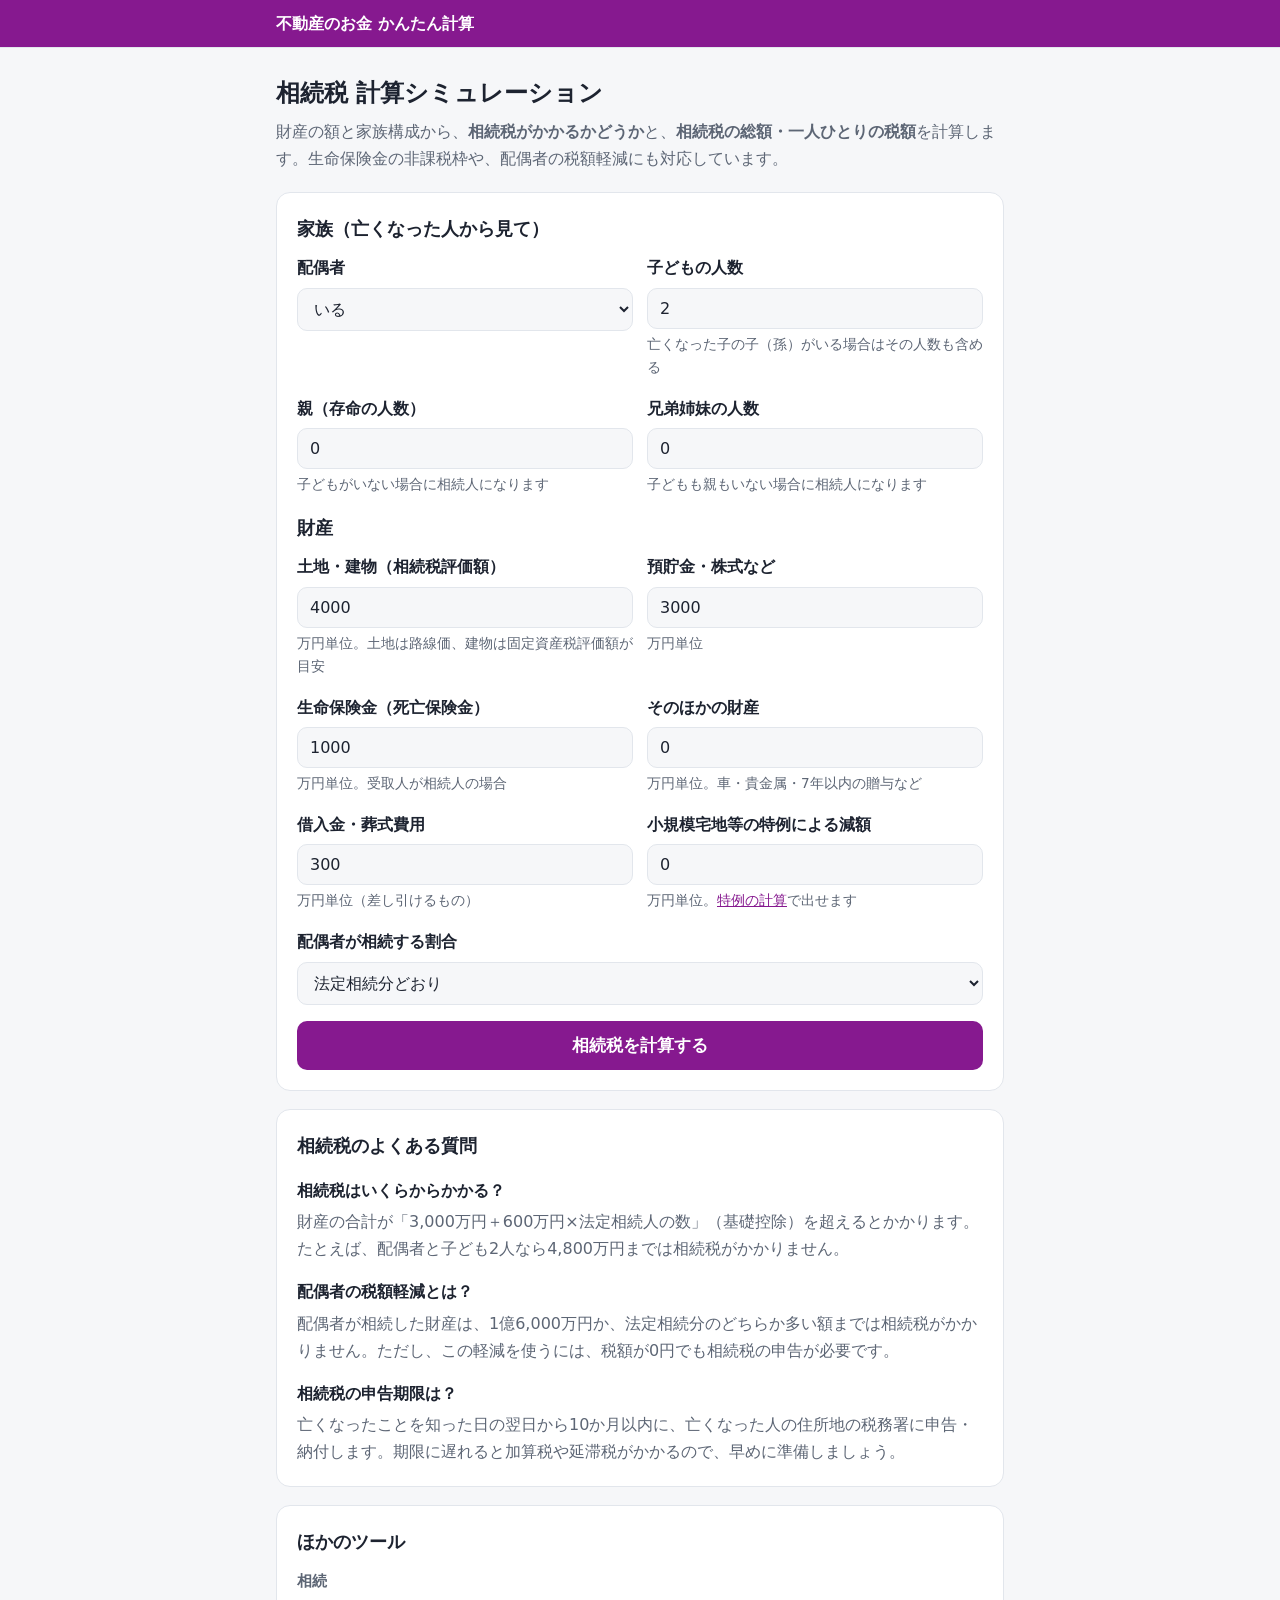
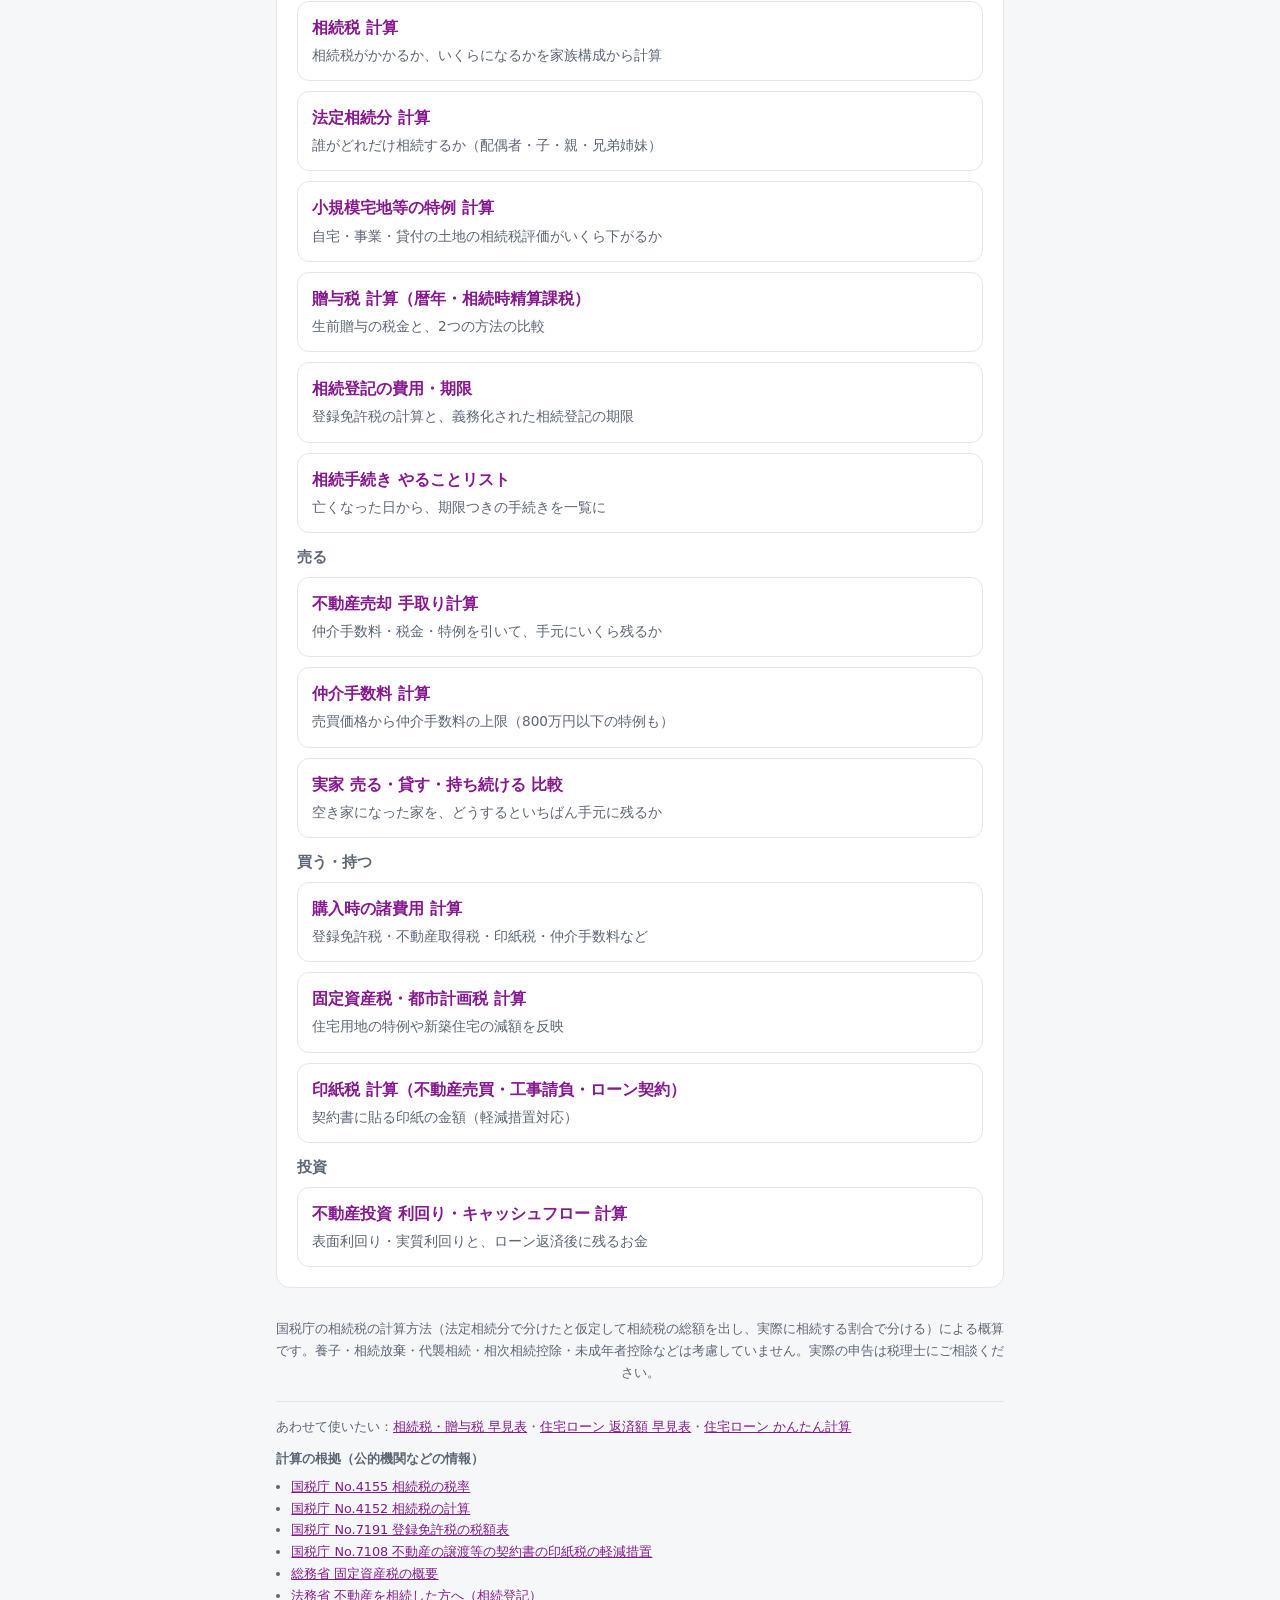
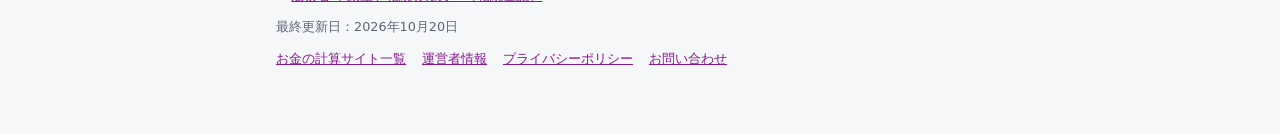
==== commit 06a0fca9: "A8リンクにページ別の計測パラメータを付与、ふるさと納税の計算結果に連動した案内を追加 Co-Authored-By: Claude Opus 5.5 <noreply@anthropic.com>" ====
--- a/index.html
+++ b/index.html
@@ -5,13 +5,13 @@
 <meta name="viewport" content="width=device-width, initial-scale=1">
 <title>相続税 計算シミュレーション｜かかる？いくら？家族構成と財産から自動計算（基礎控除・配偶者の軽減）</title>
 <meta name="description" content="財産の額と家族構成を入れるだけで、相続税がかかるかどうか（基礎控除3,000万円＋600万円×法定相続人）と、相続税の総額・一人ひとりの税額を計算。生命保険金の非課税枠、配偶者の税額軽減、2割加算にも対応した無料シミュレーションです。">
-<link rel="canonical" href="https://harryquad.github.io/fudosan/">
+<link rel="canonical" href="https://okanenokeisan.com/fudosan/">
 <!--sw-head-->
 <meta property="og:type" content="website">
 <meta property="og:site_name" content="不動産のお金 かんたん計算">
 <meta property="og:title" content="相続税 計算シミュレーション｜かかる？いくら？家族構成と財産から自動計算（基礎控除・配偶者の軽減）">
 <meta property="og:description" content="財産の額と家族構成を入れるだけで、相続税がかかるかどうか（基礎控除3,000万円＋600万円×法定相続人）と、相続税の総額・一人ひとりの税額を計算。生命保険金の非課税枠、配偶者の税額軽減、2割加算にも対応した無料シミュレーションです。">
-<meta property="og:url" content="https://harryquad.github.io/fudosan/">
+<meta property="og:url" content="https://okanenokeisan.com/fudosan/">
 <meta property="og:locale" content="ja_JP">
 <meta name="twitter:card" content="summary">
 <link rel="icon" href="/favicon.ico" sizes="48x48">
@@ -71,7 +71,7 @@
 
   <footer>国税庁の相続税の計算方法（法定相続分で分けたと仮定して相続税の総額を出し、実際に相続する割合で分ける）による概算です。養子・相続放棄・代襲相続・相次相続控除・未成年者控除などは考慮していません。実際の申告は税理士にご相談ください。</footer>
 <!--sw-foot-->
-<div style="font-size:.8rem;color:var(--muted);margin-top:18px;border-top:1px solid var(--line);padding-top:14px"><p style="margin:0 0 10px">あわせて使いたい：<a href="/souzoku/">相続税・贈与税 早見表</a>・<a href="/hensai/">住宅ローン 返済額 早見表</a>・<a href="/jutaku/">住宅ローン かんたん計算</a></p><p style="margin:0 0 6px;font-weight:600">計算の根拠（公的機関などの情報）</p><ul style="margin:0 0 10px;padding-left:1.2em"><li><a href="https://www.nta.go.jp/taxes/shiraberu/taxanswer/sozoku/4155.htm" target="_blank" rel="noopener">国税庁 No.4155 相続税の税率</a></li><li><a href="https://www.nta.go.jp/taxes/shiraberu/taxanswer/sozoku/4152.htm" target="_blank" rel="noopener">国税庁 No.4152 相続税の計算</a></li><li><a href="https://www.nta.go.jp/taxes/shiraberu/taxanswer/inshi/7191.htm" target="_blank" rel="noopener">国税庁 No.7191 登録免許税の税額表</a></li><li><a href="https://www.nta.go.jp/taxes/shiraberu/taxanswer/inshi/7108.htm" target="_blank" rel="noopener">国税庁 No.7108 不動産の譲渡等の契約書の印紙税の軽減措置</a></li><li><a href="https://www.soumu.go.jp/main_sosiki/jichi_zeisei/czaisei/czaisei_seido/149767_08.html" target="_blank" rel="noopener">総務省 固定資産税の概要</a></li><li><a href="https://www.moj.go.jp/MINJI/minji05_00435.html" target="_blank" rel="noopener">法務省 不動産を相続した方へ（相続登記）</a></li></ul><p style="margin:0 0 10px">最終更新日：2026年10月19日</p><nav style="display:flex;flex-wrap:wrap;gap:6px 16px"><a href="/sites/">お金の計算サイト一覧</a><a href="/about/">運営者情報</a><a href="/privacy/">プライバシーポリシー</a><a href="/contact/">お問い合わせ</a></nav></div>
+<div style="font-size:.8rem;color:var(--muted);margin-top:18px;border-top:1px solid var(--line);padding-top:14px"><p style="margin:0 0 10px">あわせて使いたい：<a href="/souzoku/">相続税・贈与税 早見表</a>・<a href="/hensai/">住宅ローン 返済額 早見表</a>・<a href="/jutaku/">住宅ローン かんたん計算</a></p><p style="margin:0 0 6px;font-weight:600">計算の根拠（公的機関などの情報）</p><ul style="margin:0 0 10px;padding-left:1.2em"><li><a href="https://www.nta.go.jp/taxes/shiraberu/taxanswer/sozoku/4155.htm" target="_blank" rel="noopener">国税庁 No.4155 相続税の税率</a></li><li><a href="https://www.nta.go.jp/taxes/shiraberu/taxanswer/sozoku/4152.htm" target="_blank" rel="noopener">国税庁 No.4152 相続税の計算</a></li><li><a href="https://www.nta.go.jp/taxes/shiraberu/taxanswer/inshi/7191.htm" target="_blank" rel="noopener">国税庁 No.7191 登録免許税の税額表</a></li><li><a href="https://www.nta.go.jp/taxes/shiraberu/taxanswer/inshi/7108.htm" target="_blank" rel="noopener">国税庁 No.7108 不動産の譲渡等の契約書の印紙税の軽減措置</a></li><li><a href="https://www.soumu.go.jp/main_sosiki/jichi_zeisei/czaisei/czaisei_seido/149767_08.html" target="_blank" rel="noopener">総務省 固定資産税の概要</a></li><li><a href="https://www.moj.go.jp/MINJI/minji05_00435.html" target="_blank" rel="noopener">法務省 不動産を相続した方へ（相続登記）</a></li></ul><p style="margin:0 0 10px">最終更新日：2026年10月20日</p><nav style="display:flex;flex-wrap:wrap;gap:6px 16px"><a href="/sites/">お金の計算サイト一覧</a><a href="/about/">運営者情報</a><a href="/privacy/">プライバシーポリシー</a><a href="/contact/">お問い合わせ</a></nav></div>
 <!--/sw-foot-->
 </div>
 
